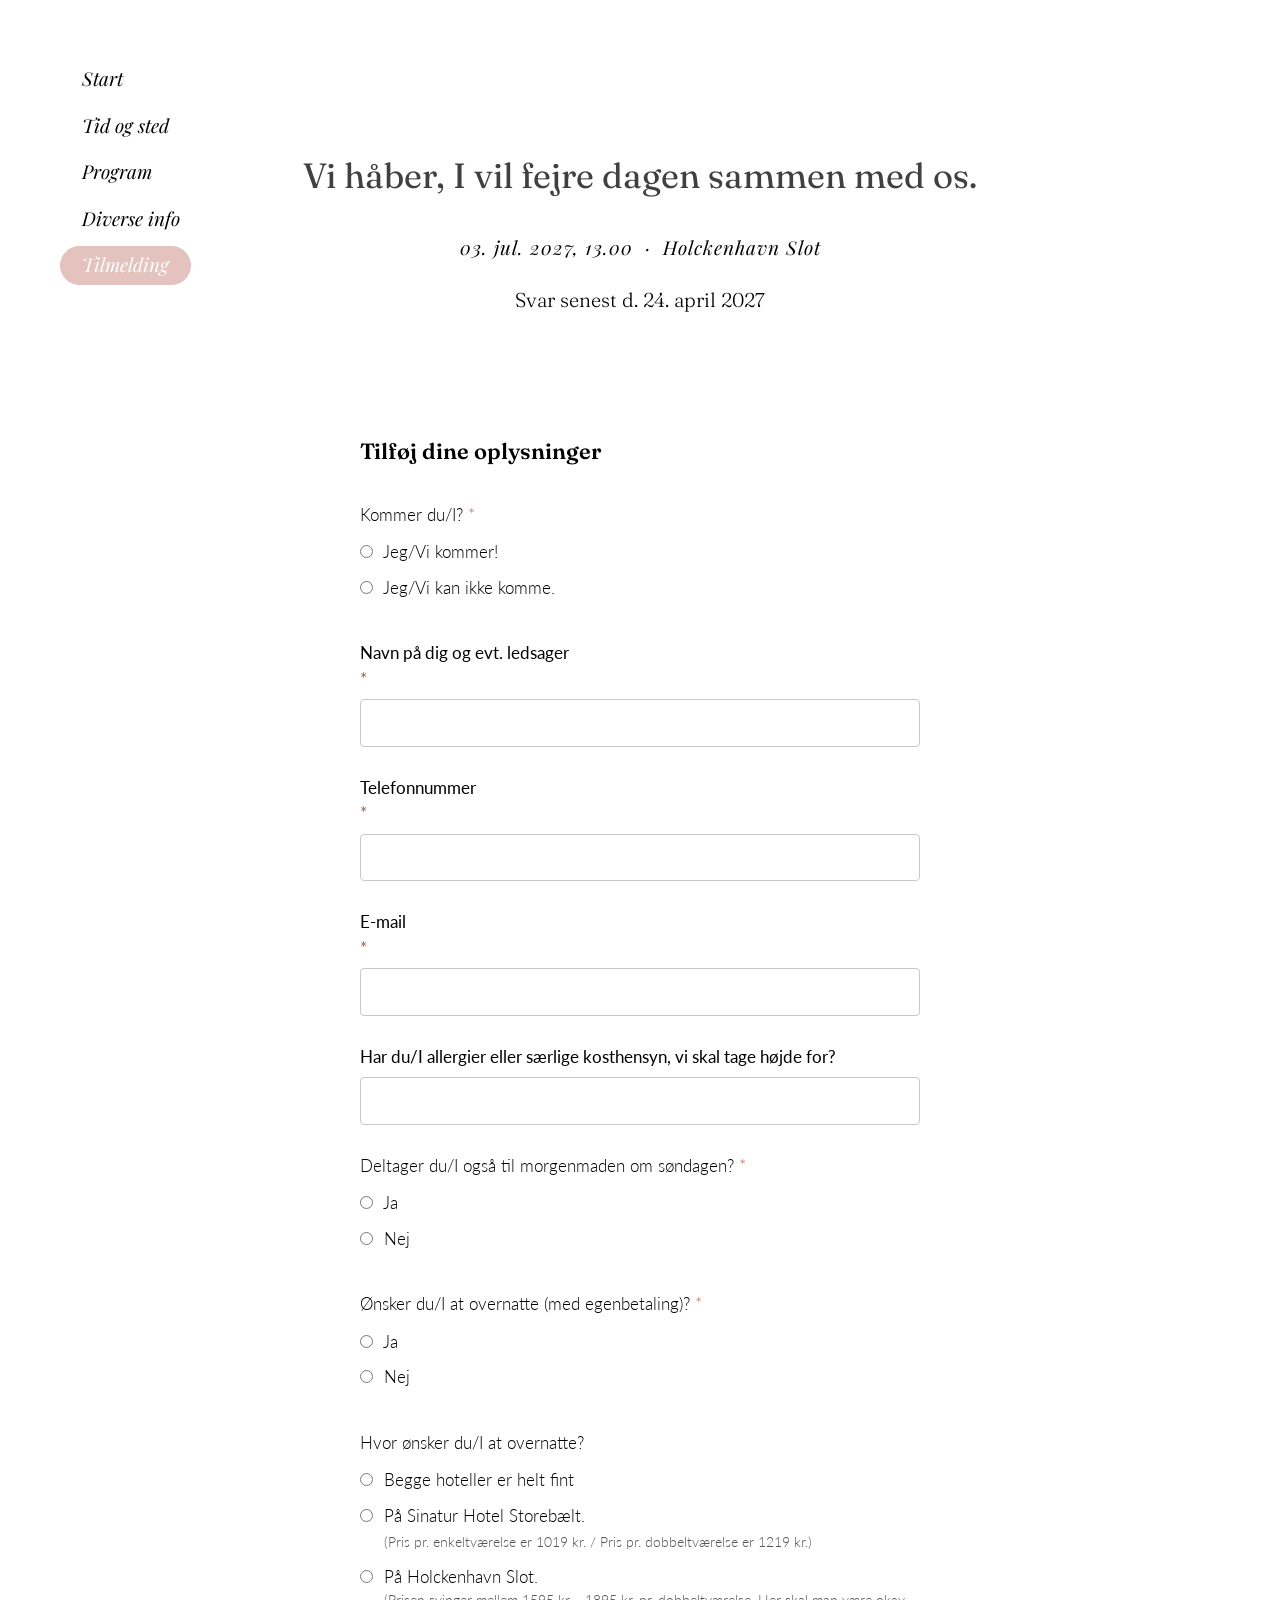
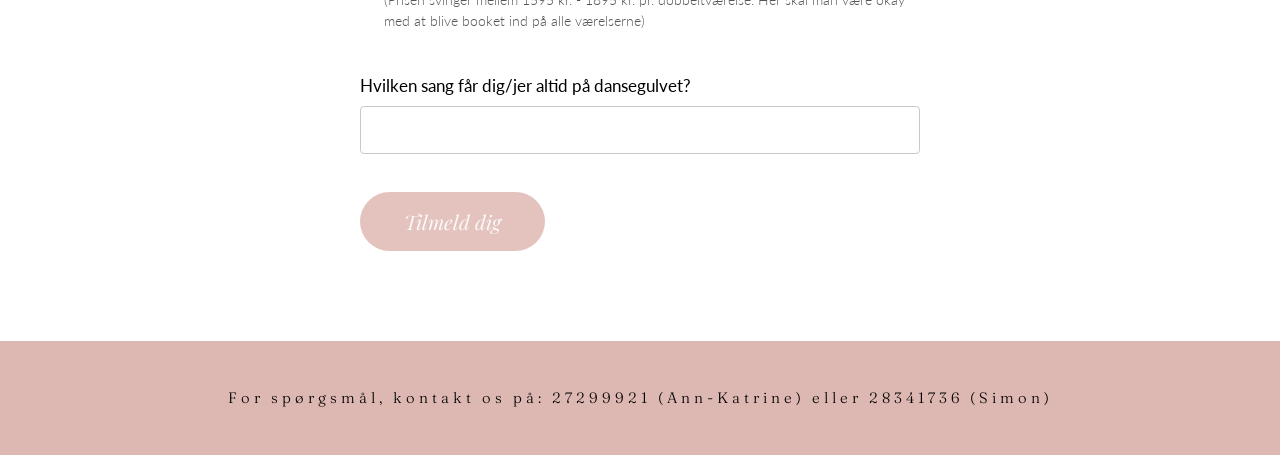
==== tilmelding.html @ 2a108067 "Add styled tilmelding form with Google Forms backend integration Co-authored-by: Copilot <223556219+" ====
<!DOCTYPE html>
<html lang="da">
<head>
  <meta charset="utf-8">
  <meta name="viewport" content="width=device-width, initial-scale=1">
  <title>Tilmelding | Schøne Flensted</title>
  <meta name="description" content="Tilmeld dig Ann-Katrine og Simons bryllup d. 3. juli 2027 på Holckenhavn Slot.">
  <link rel="preconnect" href="https://fonts.googleapis.com">
  <link rel="preconnect" href="https://fonts.gstatic.com" crossorigin>
  <link href="https://fonts.googleapis.com/css2?family=Fraunces:opsz,wght@9..144,400;9..144,600;9..144,700&family=Lato:wght@300;400;700&family=Playfair+Display:ital,wght@1,400;1,500&display=swap" rel="stylesheet">
  <link rel="stylesheet" href="css/style.css">
</head>
<body class="form-page">

  <nav class="side-nav" aria-label="Sidenavigation">
    <a href="index.html#start">Start</a>
    <a href="index.html#tid-og-sted">Tid og sted</a>
    <a href="index.html#program">Program</a>
    <a href="index.html#diverse-info">Diverse info</a>
    <a href="tilmelding.html" class="active">Tilmelding</a>
  </nav>

  <section class="form-hero">
    <h1>Vi håber, I vil fejre dagen sammen med os.</h1>
    <p class="didot">03. jul. 2027, 13.00 &nbsp;·&nbsp; Holckenhavn Slot</p>
    <p class="rsvp-deadline">Svar senest d. 24. april 2027</p>
  </section>

  <section class="white-section">
    <form id="rsvp-form" class="rsvp-form" novalidate>

      <h2 class="form-section-heading">Tilføj dine oplysninger</h2>

      <fieldset>
        <legend>Kommer du/I? <span class="req">*</span></legend>
        <label class="choice"><input type="radio" name="attendance" value="Jeg/Vi kommer!" required> Jeg/Vi kommer!</label>
        <label class="choice"><input type="radio" name="attendance" value="Jeg/Vi kan ikke komme."> Jeg/Vi kan ikke komme.</label>
      </fieldset>

      <label class="field">
        <span>Navn på dig og evt. ledsager <span class="req">*</span></span>
        <input type="text" name="name" required autocomplete="name">
      </label>

      <label class="field">
        <span>Telefonnummer <span class="req">*</span></span>
        <input type="tel" name="phone" required autocomplete="tel">
      </label>

      <label class="field">
        <span>E-mail <span class="req">*</span></span>
        <input type="email" name="email" required autocomplete="email">
      </label>

      <label class="field">
        <span>Har du/I allergier eller særlige kosthensyn, vi skal tage højde for?</span>
        <input type="text" name="allergies">
      </label>

      <fieldset>
        <legend>Deltager du/I også til morgenmaden om søndagen? <span class="req">*</span></legend>
        <label class="choice"><input type="radio" name="breakfast" value="Ja" required> Ja</label>
        <label class="choice"><input type="radio" name="breakfast" value="Nej"> Nej</label>
      </fieldset>

      <fieldset>
        <legend>Ønsker du/I at overnatte (med egenbetaling)? <span class="req">*</span></legend>
        <label class="choice"><input type="radio" name="stay" value="Ja" required> Ja</label>
        <label class="choice"><input type="radio" name="stay" value="Nej"> Nej</label>
      </fieldset>

      <fieldset>
        <legend>Hvor ønsker du/I at overnatte?</legend>
        <label class="choice"><input type="radio" name="hotel" value="Begge hoteller er helt fint"> Begge hoteller er helt fint</label>
        <label class="choice"><input type="radio" name="hotel" value="På Sinatur Hotel Storebælt"> På Sinatur Hotel Storebælt.<br>
          <small>(Pris pr. enkeltværelse er 1019 kr. / Pris pr. dobbeltværelse er 1219 kr.)</small></label>
        <label class="choice"><input type="radio" name="hotel" value="På Holckenhavn Slot"> På Holckenhavn Slot.<br>
          <small>(Prisen svinger mellem 1595 kr. - 1895 kr. pr. dobbeltværelse. Her skal man være okay med at blive booket ind på alle værelserne)</small></label>
      </fieldset>

      <label class="field">
        <span>Hvilken sang får dig/jer altid på dansegulvet?</span>
        <input type="text" name="song">
      </label>

      <p class="form-error" id="form-error" hidden>Udfyld venligst alle felter markeret med *</p>

      <button type="submit" class="btn-pill">Tilmeld dig</button>
    </form>

    <div id="rsvp-thanks" class="rsvp-thanks" hidden>
      <h2 class="section-heading">Tak. Vi ses snart. 💐</h2>
      <p>Din tilmelding er modtaget.</p>
      <p><a href="index.html">Tilbage til forsiden</a></p>
    </div>
  </section>

  <footer>
    For spørgsmål, kontakt os på: <a href="tel:+4527299921">27299921</a> (Ann-Katrine) eller <a href="tel:+4528341736">28341736</a> (Simon)
  </footer>

  <script>
    // ==== Google Form-integration ====
    // Udfyldes automatisk, når Google Formularen er oprettet (se README).
    const GOOGLE_FORM_ACTION = 'REPLACE_WITH_FORMRESPONSE_URL'; // https://docs.google.com/forms/d/e/<ID>/formResponse
    const ENTRY_IDS = {
      attendance: 'entry.REPLACE',
      name:       'entry.REPLACE',
      phone:      'entry.REPLACE',
      email:      'entry.REPLACE',
      allergies:  'entry.REPLACE',
      breakfast:  'entry.REPLACE',
      stay:       'entry.REPLACE',
      hotel:      'entry.REPLACE',
      song:       'entry.REPLACE',
    };

    const form = document.getElementById('rsvp-form');
    form.addEventListener('submit', async (e) => {
      e.preventDefault();
      const err = document.getElementById('form-error');
      if (!form.checkValidity()) { err.hidden = false; form.reportValidity(); return; }
      err.hidden = true;

      const data = new FormData(form);
      const body = new URLSearchParams();
      for (const [key, entry] of Object.entries(ENTRY_IDS)) {
        const val = data.get(key);
        if (val) body.append(entry, val);
      }

      if (GOOGLE_FORM_ACTION.startsWith('https://')) {
        try {
          await fetch(GOOGLE_FORM_ACTION, { method: 'POST', mode: 'no-cors', headers: { 'Content-Type': 'application/x-www-form-urlencoded' }, body });
        } catch (_) { /* no-cors: svar kan ikke læses, indsendelsen går stadig igennem */ }
      } else {
        console.warn('Google Form er ikke konfigureret endnu.');
      }

      form.hidden = true;
      document.getElementById('rsvp-thanks').hidden = false;
      window.scrollTo({ top: 0, behavior: 'smooth' });
    });
  </script>
</body>
</html>
---- css/style.css ----
/* Schøne Flensted — bryllupshjemmeside */

:root {
  --terracotta: #A45F53;
  --pink: #E4C3BE;
  --footer-pink: #DDB7B1;
  --periwinkle: #AABDF6;
  --ink: #000;
  --grey: #404040;
}

* { margin: 0; padding: 0; box-sizing: border-box; }

html { scroll-behavior: smooth; }

body {
  font-family: 'Lato', sans-serif;
  font-weight: 300;
  color: var(--ink);
  background: #fff;
  line-height: 1.5;
}

/* ---------- Fixed rose background (parallax) ---------- */
.rose-bg {
  background-image: url('../images/roser-bg.jpg');
  background-size: cover;
  background-position: center;
  background-attachment: fixed;
}

@media (max-width: 900px), (hover: none) {
  /* fixed backgrounds perform poorly on mobile */
  .rose-bg { background-attachment: scroll; }
}

/* ---------- Side navigation ---------- */
.side-nav {
  position: fixed;
  top: 60px;
  left: 60px;
  z-index: 100;
  display: flex;
  flex-direction: column;
  gap: 8px;
}

.side-nav a {
  font-family: 'Playfair Display', 'Didot', serif;
  font-style: italic;
  font-size: 19px;
  text-decoration: none;
  color: var(--ink);
  background: #fff;
  border-radius: 100px;
  padding: 4px 22px 6px;
  width: fit-content;
  transition: background .25s, color .25s;
}

.side-nav a:hover { background: #f3e3e0; }

.side-nav a.active {
  background: var(--pink);
  color: #fff;
}

/* ---------- Hero ---------- */
.hero {
  min-height: 100vh;
  display: flex;
  flex-direction: column;
  align-items: center;
  justify-content: center;
  text-align: center;
  padding: 40px 20px;
}

.script-heading {
  font-family: 'Dancing Script', cursive;
  font-weight: 700;
  color: #fff;
  text-shadow: 0 1px 12px rgba(0,0,0,.15);
  line-height: 1;
}

.hero-top { font-size: clamp(48px, 8vw, 105px); }

.hero-photos {
  display: flex;
  gap: clamp(24px, 15vw, 220px);
  margin: 30px 0;
}

.hero-photos img {
  width: clamp(120px, 18vw, 235px);
  aspect-ratio: 235 / 370;
  object-fit: cover;
}

.hero-names {
  font-size: clamp(56px, 11vw, 143px);
  margin-top: -80px;
  white-space: nowrap;
}

@media (max-width: 900px) {
  .hero-names { margin-top: -30px; }
}

/* ---------- Generic sections ---------- */
.white-section {
  background: #fff;
  padding: 90px 24px;
  display: flex;
  flex-direction: column;
  align-items: center;
}

.section-heading {
  font-family: 'Fraunces', serif;
  font-weight: 400;
  font-size: clamp(30px, 4vw, 40px);
  text-align: center;
  margin-bottom: 60px;
}

.rose-divider { height: 320px; }
.rose-divider-small { height: 140px; }

/* ---------- Tid og sted ---------- */
.details {
  display: flex;
  align-items: center;
  gap: 90px;
  flex-wrap: wrap;
  justify-content: center;
  max-width: 960px;
}

.details-photo {
  width: 312px;
  height: 318px;
  object-fit: cover;
}

.details-label {
  font-family: 'Fraunces', serif;
  font-weight: 700;
  font-size: 20px;
  letter-spacing: 4px;
  color: var(--terracotta);
  text-transform: none;
  margin: 34px 0 14px;
}

.details-text .details-label:first-child { margin-top: 0; }

.didot {
  font-family: 'Playfair Display', 'Didot', serif;
  font-style: italic;
  font-size: 19px;
  letter-spacing: 3px;
  line-height: 1.9;
}

.didot-link {
  font-family: 'Playfair Display', 'Didot', serif;
  font-style: italic;
  color: var(--ink);
}

/* ---------- Program ---------- */
.program-images {
  display: flex;
  flex-direction: column;
  align-items: center;
  gap: 40px;
}

.program-images img {
  width: min(592px, 100%);
  height: auto;
}

/* ---------- Vigtig info ---------- */
.info-text {
  max-width: 580px;
  font-size: 17px;
}

.info-text p { margin-bottom: 22px; }

.info-text strong { font-weight: 700; }

/* ---------- Toastmaster ---------- */
.toastmaster {
  display: flex;
  gap: 60px;
  align-items: flex-start;
  justify-content: center;
  flex-wrap: wrap;
  max-width: 960px;
}

.toastmaster img {
  width: min(340px, 100%);
  height: auto;
}

.toastmaster-text {
  max-width: 440px;
  font-size: 17px;
}

.toastmaster-text p { margin-bottom: 20px; }

.toastmaster-text a { color: inherit; }

/* ---------- Ønskeliste ---------- */
.wishlist { text-align: center; }

.wishlist p {
  font-size: 15px;
  margin-bottom: 26px;
}

.wishlist a { color: inherit; }

/* ---------- Tilmelding / RSVP ---------- */
.rsvp { text-align: center; }

.rsvp-heading {
  font-family: 'Fraunces', serif;
  font-weight: 400;
  font-size: clamp(26px, 3.5vw, 35px);
  color: var(--grey);
}

.rsvp-deadline {
  font-family: 'Fraunces', serif;
  font-size: 20px;
  margin: 40px 0 60px;
}

.btn-pill {
  font-family: 'Playfair Display', 'Didot', serif;
  font-style: italic;
  font-size: 20px;
  color: #fafafa;
  background: var(--pink);
  border-radius: 100px;
  padding: 16px 44px;
  text-decoration: none;
  transition: background .25s;
}

.btn-pill:hover { background: #d8aca6; }

/* ---------- Footer ---------- */
footer {
  background: var(--footer-pink);
  font-family: 'Fraunces', serif;
  font-size: 15px;
  letter-spacing: 4px;
  text-align: center;
  padding: 46px 20px;
}

footer a {
  color: inherit;
  text-decoration: none;
}

/* ---------- Kort page ---------- */
.map-page { background: var(--periwinkle); }

.map-intro {
  padding: 120px 24px 70px;
  text-align: center;
  max-width: 760px;
  margin: 0 auto;
}

.map-intro h1 {
  font-family: 'Fraunces', serif;
  font-weight: 400;
  font-size: 28px;
  letter-spacing: 10px;
  text-transform: uppercase;
  margin-bottom: 50px;
}

.map-intro .didot { margin-bottom: 26px; letter-spacing: 1px; }

.map-embed iframe {
  display: block;
  width: 100%;
  height: 60vh;
  min-height: 420px;
  border: 0;
}

/* ---------- Tilmelding form page ---------- */
.form-page { background: #fff; }

.form-hero {
  padding: 150px 24px 30px;
  text-align: center;
  max-width: 760px;
  margin: 0 auto;
}

.form-hero h1 {
  font-family: 'Fraunces', serif;
  font-weight: 400;
  font-size: clamp(26px, 3.5vw, 35px);
  color: var(--grey);
  margin-bottom: 26px;
}

.form-hero .didot { margin-bottom: 10px; letter-spacing: 1px; }

.form-hero .rsvp-deadline { margin: 20px 0 0; }

.rsvp-form {
  width: min(560px, 100%);
  font-size: 17px;
}

.form-section-heading {
  font-family: 'Fraunces', serif;
  font-weight: 600;
  font-size: 22px;
  margin-bottom: 34px;
}

.rsvp-form .field { display: block; margin-bottom: 28px; }

.rsvp-form .field span { display: block; margin-bottom: 8px; font-weight: 400; }

.rsvp-form input[type="text"],
.rsvp-form input[type="tel"],
.rsvp-form input[type="email"] {
  width: 100%;
  padding: 10px 12px;
  font: inherit;
  border: 1px solid #c9c9c9;
  border-radius: 4px;
  background: #fff;
}

.rsvp-form input:focus {
  outline: none;
  border-color: var(--terracotta);
}

.rsvp-form fieldset {
  border: 0;
  margin-bottom: 30px;
}

.rsvp-form legend { margin-bottom: 12px; }

.rsvp-form .choice {
  display: block;
  margin-bottom: 10px;
  cursor: pointer;
}

.rsvp-form .choice small { color: #555; margin-left: 24px; display: inline-block; }

.rsvp-form input[type="radio"] { accent-color: var(--terracotta); margin-right: 6px; }

.req { color: var(--terracotta); }

.form-error { color: #b00020; margin-bottom: 20px; }

.rsvp-form .btn-pill {
  border: 0;
  cursor: pointer;
  display: inline-block;
  margin-top: 10px;
}

.rsvp-thanks { text-align: center; padding: 40px 0 80px; }

.rsvp-thanks a { color: inherit; }

/* ---------- Mobile ---------- */
@media (max-width: 900px) {
  .side-nav {
    top: 0; left: 0; right: 0;
    flex-direction: row;
    flex-wrap: wrap;
    gap: 6px;
    padding: 10px;
    justify-content: center;
    background: rgba(255,255,255,.65);
    backdrop-filter: blur(6px);
  }
  .side-nav a { font-size: 15px; padding: 3px 14px 5px; }
  .details { gap: 40px; }
  .white-section { padding: 70px 20px; }
  .rose-divider { height: 180px; }
  .map-intro { padding-top: 110px; }
}
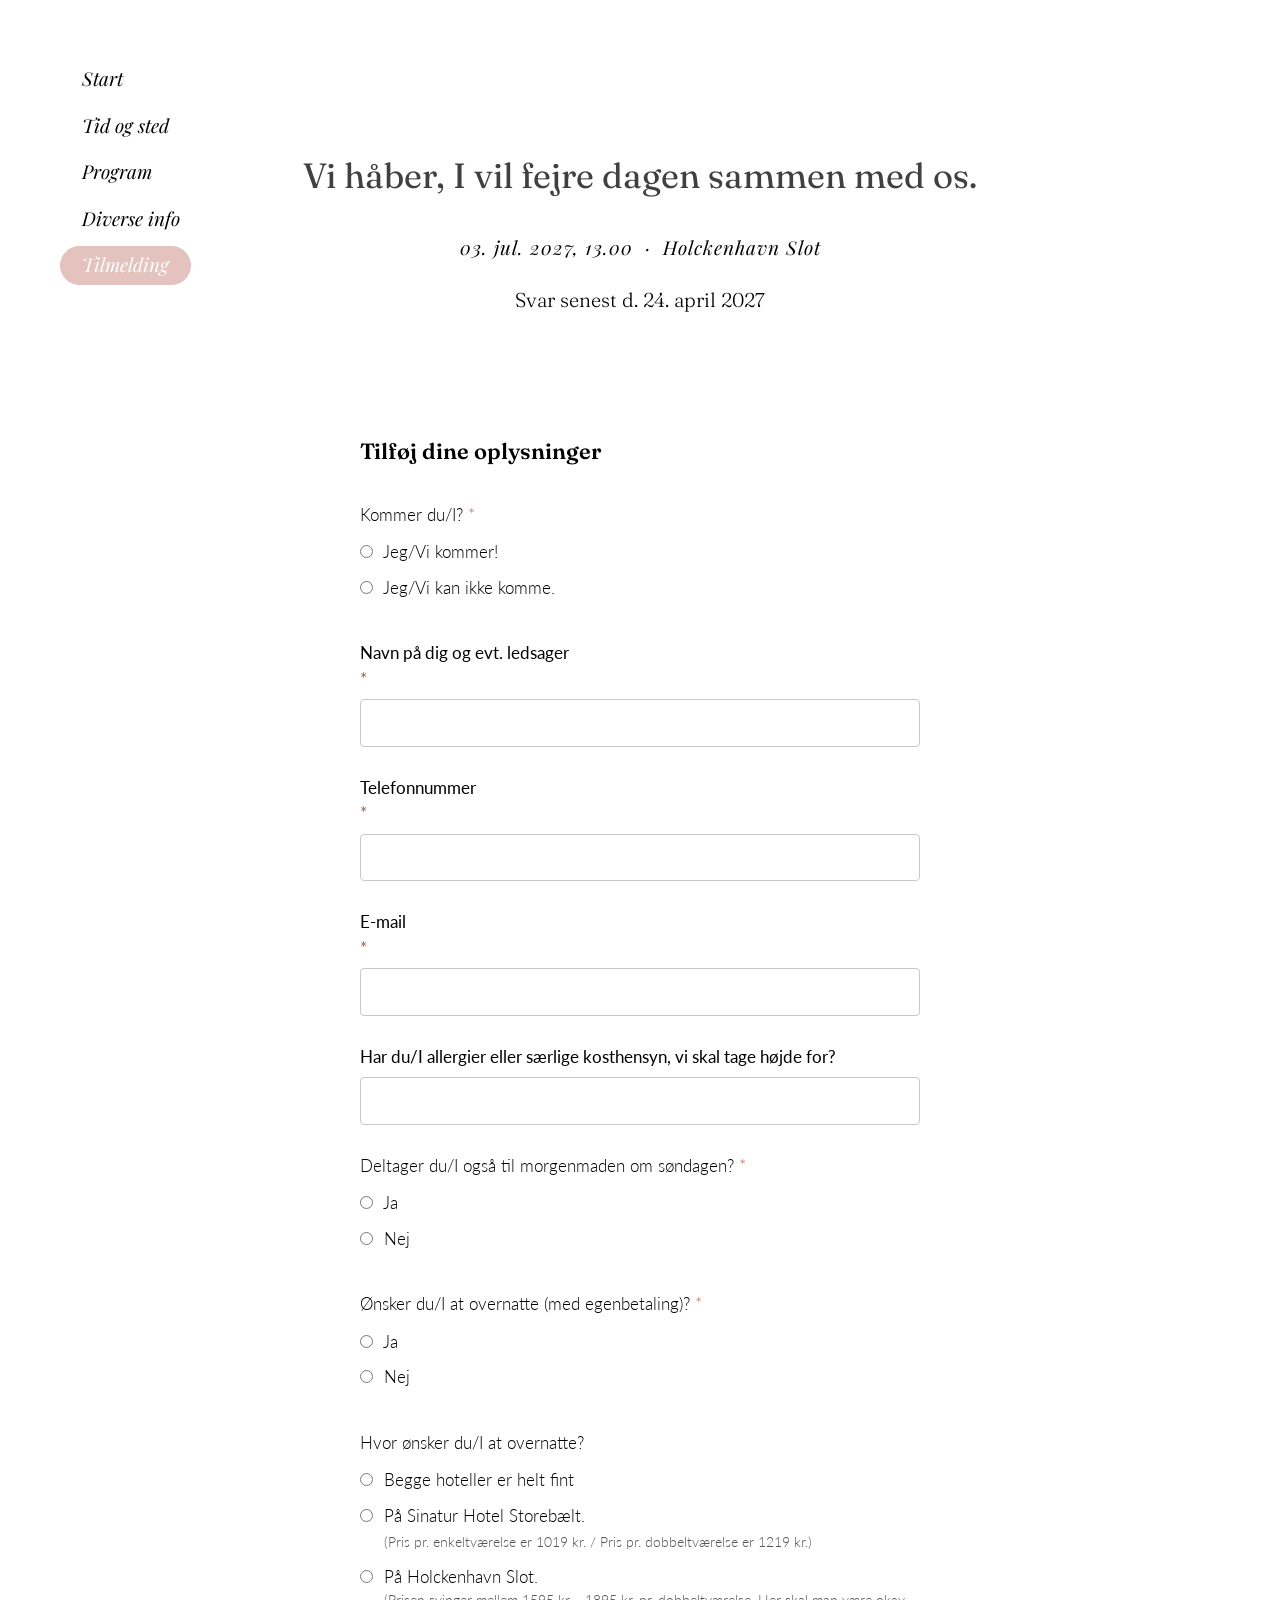
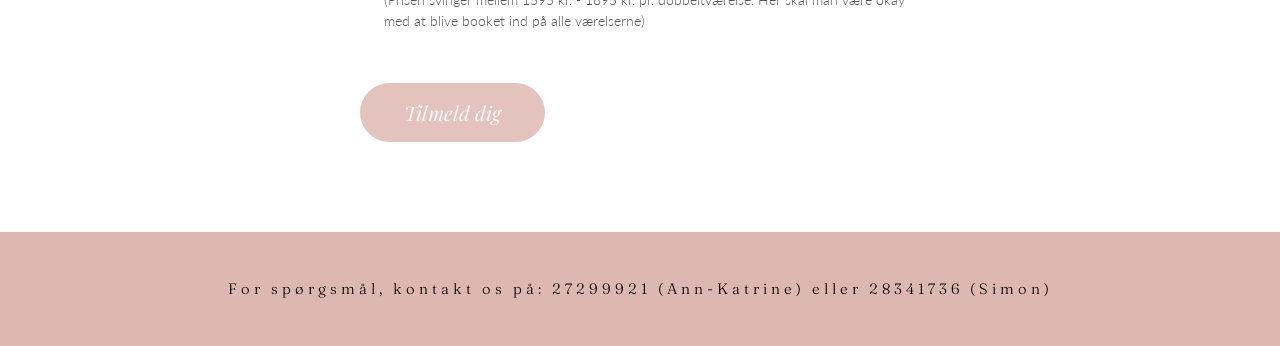
==== commit 2fd15aac: "Wire tilmelding form to Google Forms backend Co-authored-by: Copilot <223556219+Copilot@users.norepl" ====
--- a/tilmelding.html
+++ b/tilmelding.html
@@ -33,8 +33,8 @@
 
       <fieldset>
         <legend>Kommer du/I? <span class="req">*</span></legend>
-        <label class="choice"><input type="radio" name="attendance" value="Jeg/Vi kommer!" required> Jeg/Vi kommer!</label>
-        <label class="choice"><input type="radio" name="attendance" value="Jeg/Vi kan ikke komme."> Jeg/Vi kan ikke komme.</label>
+        <label class="choice"><input type="radio" name="attendance" value="Ja" required> Jeg/Vi kommer!</label>
+        <label class="choice"><input type="radio" name="attendance" value="Nej"> Jeg/Vi kan ikke komme.</label>
       </fieldset>
 
       <label class="field">
@@ -71,17 +71,12 @@
 
       <fieldset>
         <legend>Hvor ønsker du/I at overnatte?</legend>
-        <label class="choice"><input type="radio" name="hotel" value="Begge hoteller er helt fint"> Begge hoteller er helt fint</label>
-        <label class="choice"><input type="radio" name="hotel" value="På Sinatur Hotel Storebælt"> På Sinatur Hotel Storebælt.<br>
+        <label class="choice"><input type="radio" name="hotel" value="Begge"> Begge hoteller er helt fint</label>
+        <label class="choice"><input type="radio" name="hotel" value="Sinatur"> På Sinatur Hotel Storebælt.<br>
           <small>(Pris pr. enkeltværelse er 1019 kr. / Pris pr. dobbeltværelse er 1219 kr.)</small></label>
-        <label class="choice"><input type="radio" name="hotel" value="På Holckenhavn Slot"> På Holckenhavn Slot.<br>
+        <label class="choice"><input type="radio" name="hotel" value="Holckenhavn"> På Holckenhavn Slot.<br>
           <small>(Prisen svinger mellem 1595 kr. - 1895 kr. pr. dobbeltværelse. Her skal man være okay med at blive booket ind på alle værelserne)</small></label>
       </fieldset>
-
-      <label class="field">
-        <span>Hvilken sang får dig/jer altid på dansegulvet?</span>
-        <input type="text" name="song">
-      </label>
 
       <p class="form-error" id="form-error" hidden>Udfyld venligst alle felter markeret med *</p>
 
@@ -101,18 +96,16 @@
 
   <script>
     // ==== Google Form-integration ====
-    // Udfyldes automatisk, når Google Formularen er oprettet (se README).
-    const GOOGLE_FORM_ACTION = 'REPLACE_WITH_FORMRESPONSE_URL'; // https://docs.google.com/forms/d/e/<ID>/formResponse
+    const GOOGLE_FORM_ACTION = 'https://docs.google.com/forms/d/e/1FAIpQLScWj5Y8MKspE_TkUSdi8BMqSEd5CGXgOAa_kimRQ9PKDDv0kg/formResponse';
     const ENTRY_IDS = {
-      attendance: 'entry.REPLACE',
-      name:       'entry.REPLACE',
-      phone:      'entry.REPLACE',
-      email:      'entry.REPLACE',
-      allergies:  'entry.REPLACE',
-      breakfast:  'entry.REPLACE',
-      stay:       'entry.REPLACE',
-      hotel:      'entry.REPLACE',
-      song:       'entry.REPLACE',
+      attendance: 'entry.445436947',
+      name:       'entry.334301406',
+      phone:      'entry.779596723',
+      email:      'entry.991940888',
+      allergies:  'entry.1075795415',
+      breakfast:  'entry.705180040',
+      stay:       'entry.1297789574',
+      hotel:      'entry.750102515',
     };
 
     const form = document.getElementById('rsvp-form');
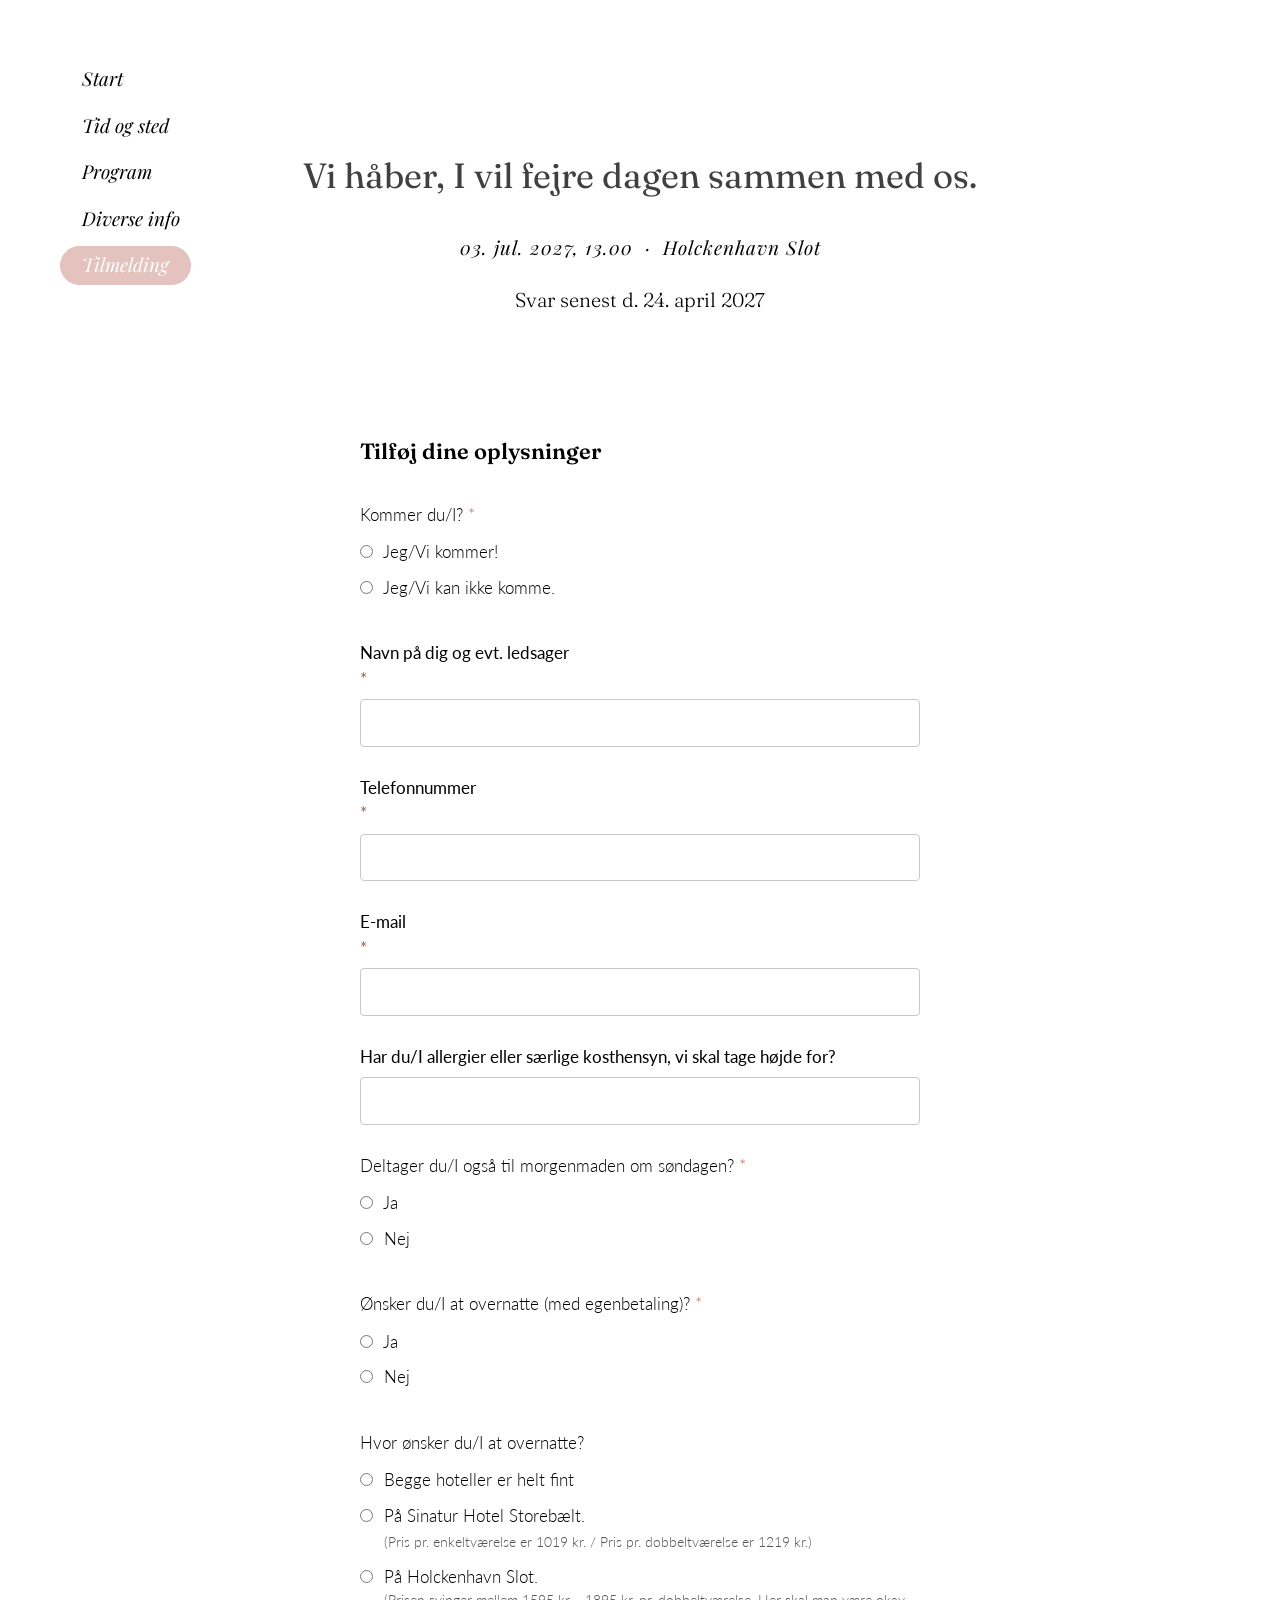
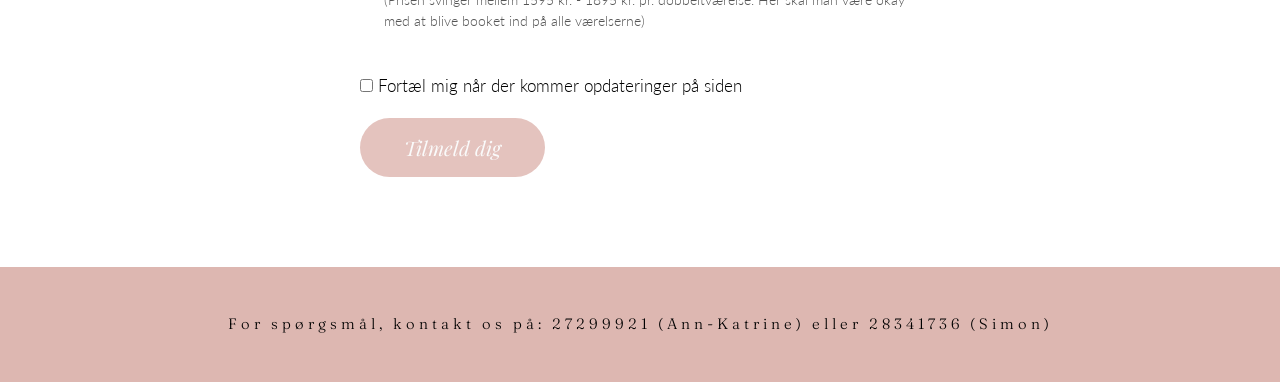
==== commit 9d5db5fb: "Added news subscription" ====
--- a/tilmelding.html
+++ b/tilmelding.html
@@ -78,6 +78,10 @@
           <small>(Prisen svinger mellem 1595 kr. - 1895 kr. pr. dobbeltværelse. Her skal man være okay med at blive booket ind på alle værelserne)</small></label>
       </fieldset>
 
+      <label class="choice">
+        <input type="checkbox" name="updates" value="Ja"> Fortæl mig når der kommer opdateringer på siden
+      </label>
+
       <p class="form-error" id="form-error" hidden>Udfyld venligst alle felter markeret med *</p>
 
       <button type="submit" class="btn-pill">Tilmeld dig</button>
@@ -106,6 +110,7 @@
       breakfast:  'entry.705180040',
       stay:       'entry.1297789574',
       hotel:      'entry.750102515',
+      updates:    'entry.1914634338',
     };
 
     const form = document.getElementById('rsvp-form');
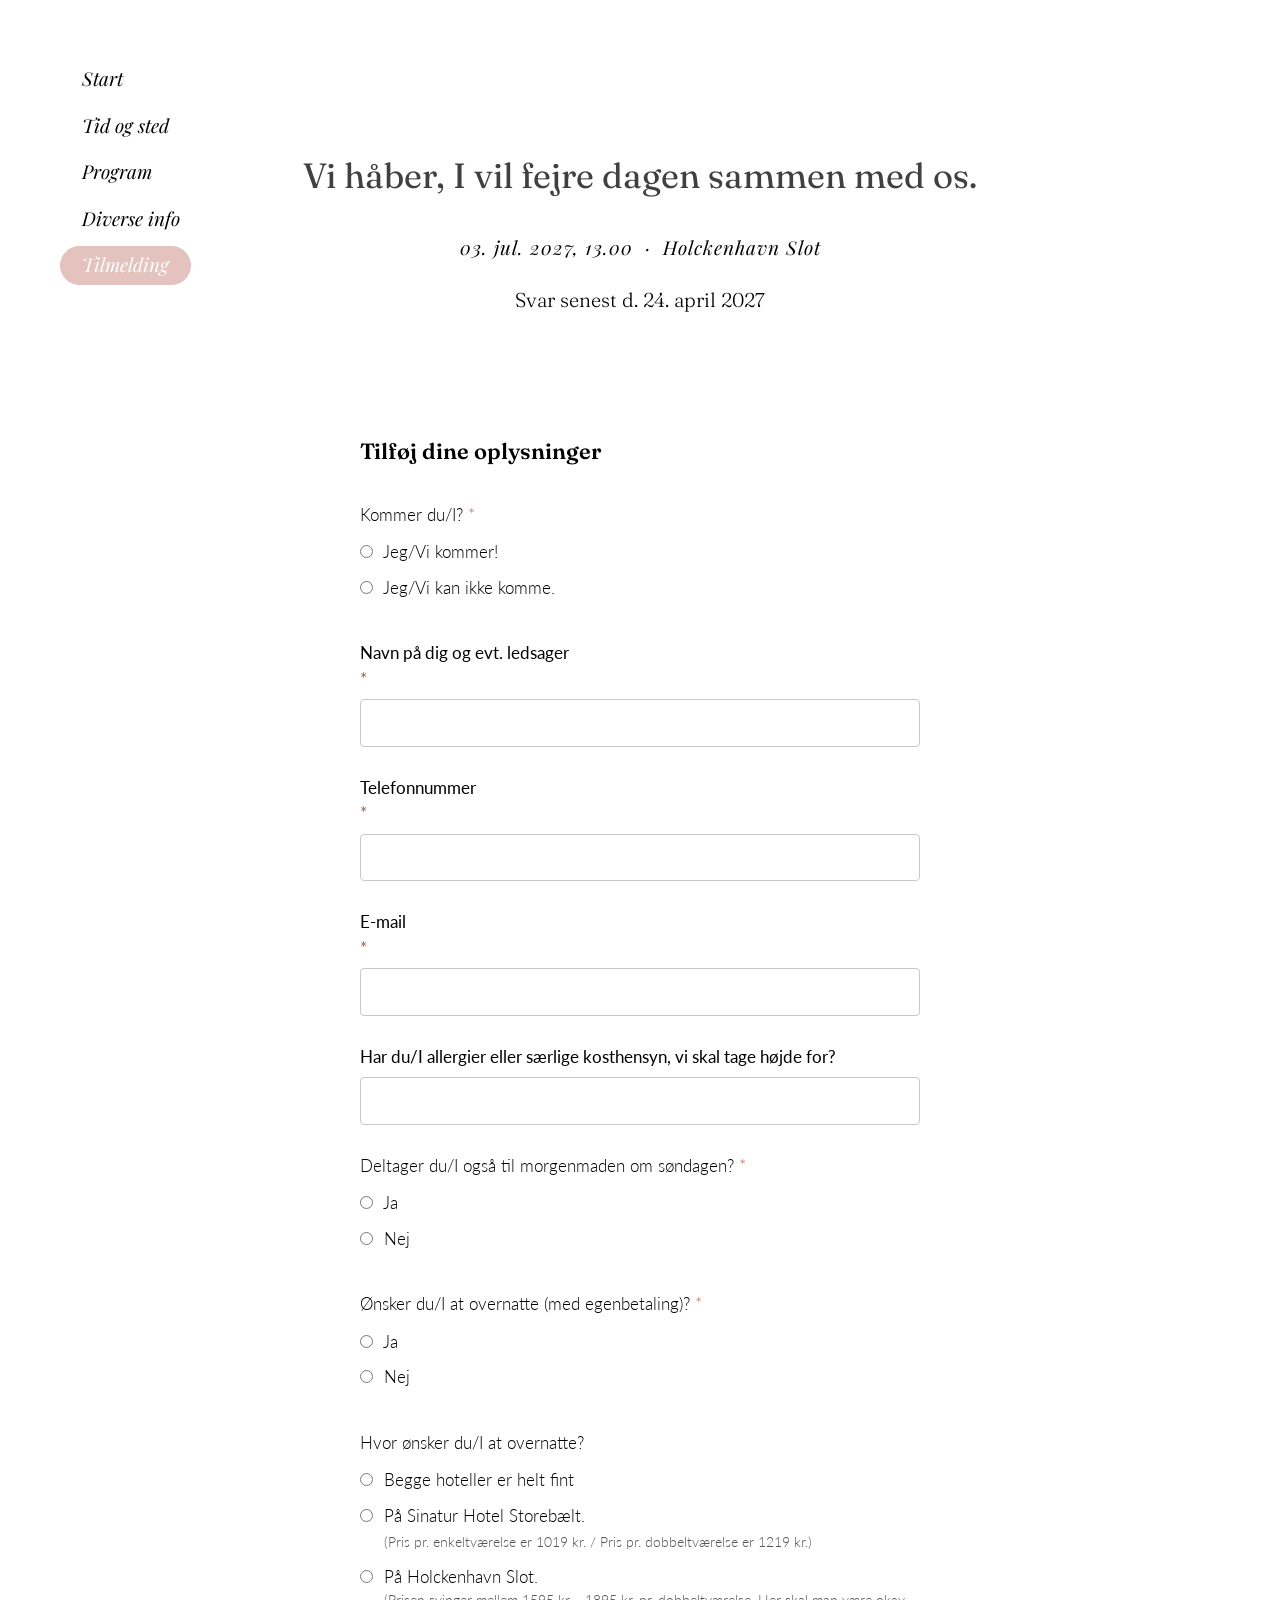
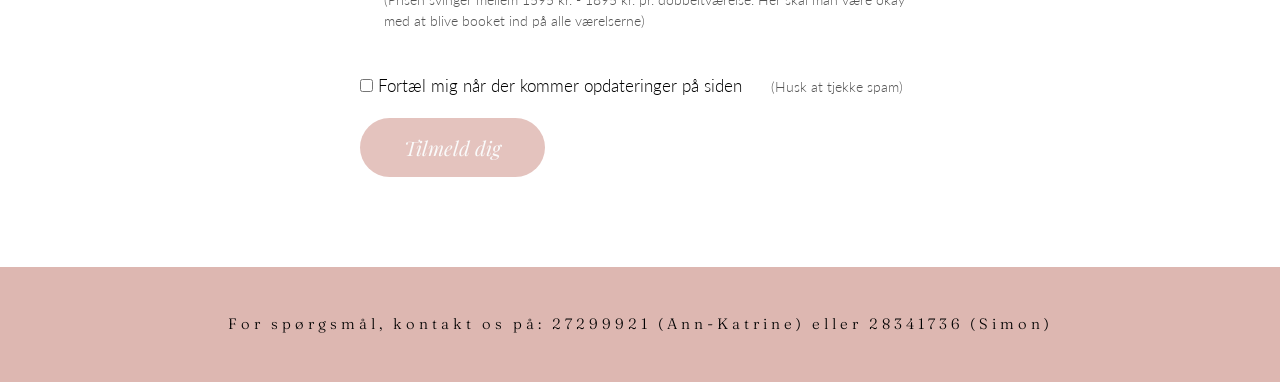
==== commit 2fcc2dc9: "Tilføjet spam-note til opdaterings-checkboks" ====
--- a/tilmelding.html
+++ b/tilmelding.html
@@ -79,7 +79,7 @@
       </fieldset>
 
       <label class="choice">
-        <input type="checkbox" name="updates" value="Ja"> Fortæl mig når der kommer opdateringer på siden
+        <input type="checkbox" name="updates" value="Ja"> Fortæl mig når der kommer opdateringer på siden <small>(Husk at tjekke spam)</small>
       </label>
 
       <p class="form-error" id="form-error" hidden>Udfyld venligst alle felter markeret med *</p>
